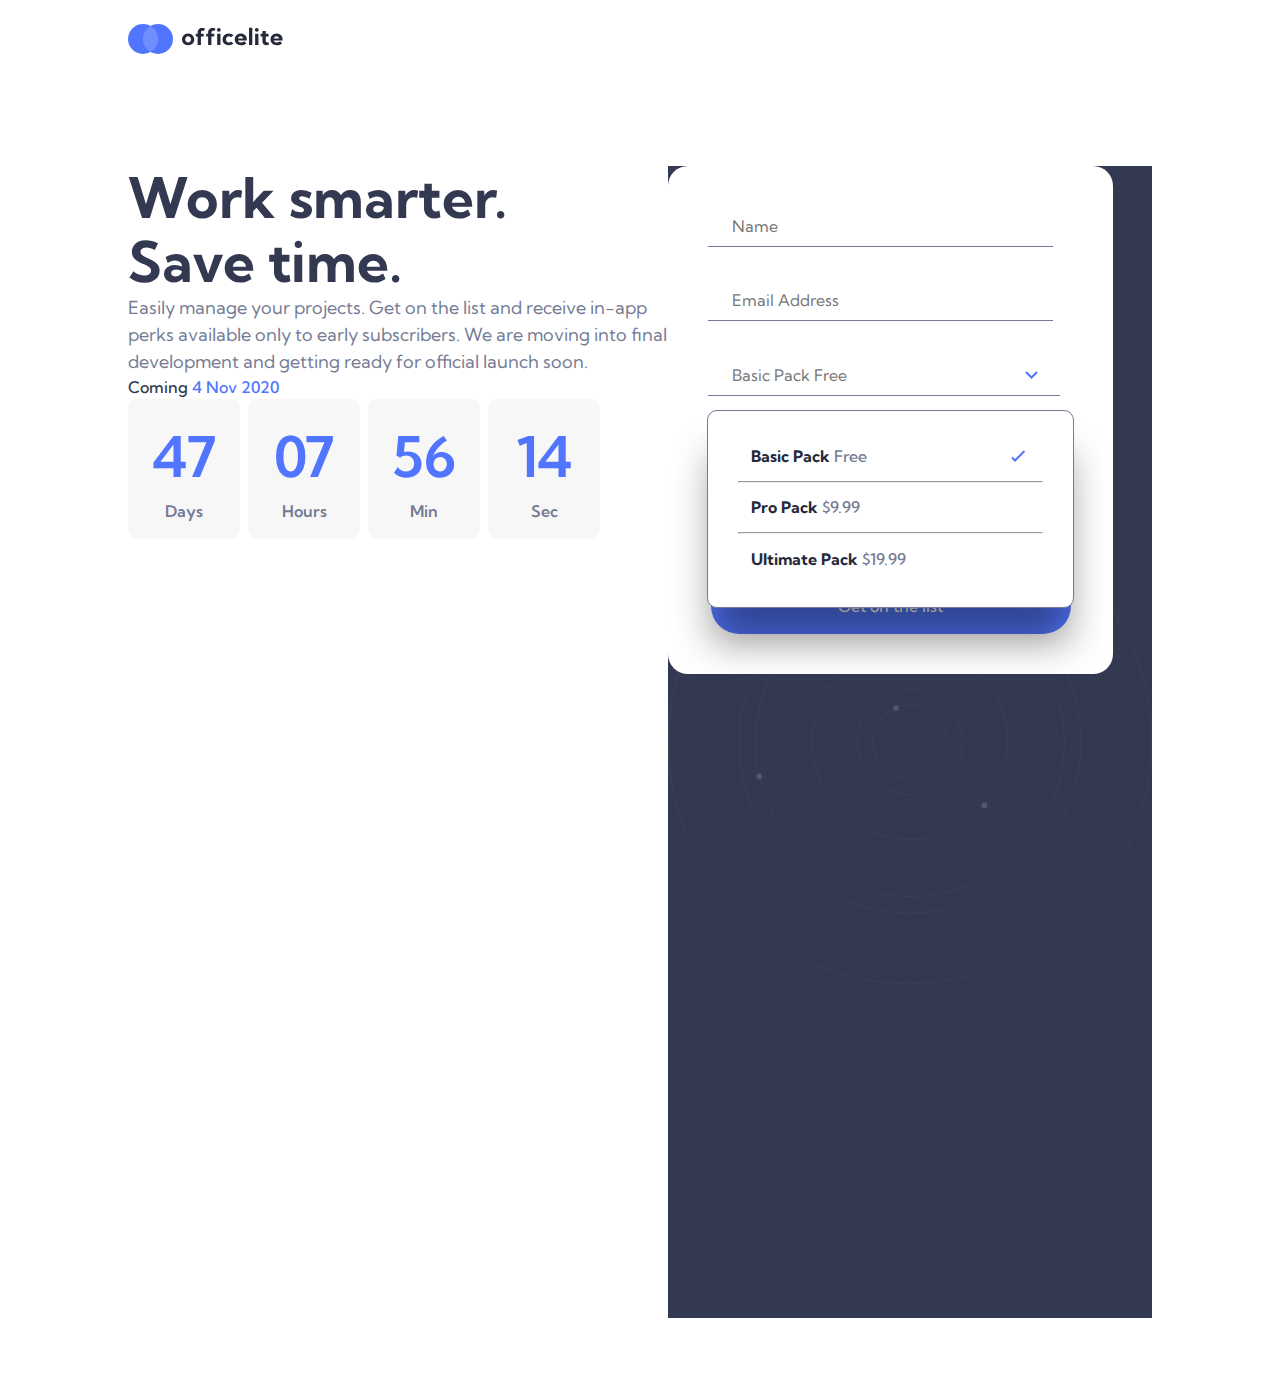
==== sign-up.html @ 129c050f "adjusting submenu width layout - tablet and mobile devices test -1" ====
<!DOCTYPE html>
<html lang="en">
<head>
  <meta charset="UTF-8">
  <meta name="viewport" content="width=device-width, initial-scale=1.0">
  <link rel="icon" type="image/png" sizes="32x32" href="./assets/favicon-32x32.png">
  <title>Frontend Mentor | Officelite coming soon site</title>
  <link rel="stylesheet" href="css/main.css">
  <link rel="preconnect" href="https://fonts.googleapis.com">
  <link rel="preconnect" href="https://fonts.gstatic.com" crossorigin>
  <link href="https://fonts.googleapis.com/css2?family=Kumbh+Sans:wght@100..900&display=swap" rel="stylesheet">
</head>
<body>
  <div class="container">
    <a href="index.html" class="logo">
      <img class="logo" src="assets/shared/logo.svg" alt="logo">
    </a>
    <div class="row">
      <div>
        <h1>Work smarter. Save time.</h1>
        <p>Easily manage your projects. Get on the list and receive in-app perks available only to
          early subscribers. We are moving into final development and getting ready for official launch soon.</p>

        <h4>Coming <span>4 Nov 2020</span></h4>
        <div class="counter-cards">
          <div class="counter">
            <h5 class="counter-number">47</h4>
              <span>Days</span>
          </div>
          <div class="counter">
            <h5 class="counter-number">07</h5>
            <span>Hours</span>
          </div>
          <div class="counter">
            <h5 class="counter-number">56</h5>
            <span>Min</span>
          </div>
          <div class="counter">
            <h5 class="counter-number">14</h5>
            <span>Sec</span>
          </div>
        </div>
      </div>
      <div>
        <form class="form-pack" id="form-pack" action="" method="">
          <div class="form-controls">
            <input class="input-field" id="name" type="name" placeholder="Name">
            <img class="icon-error" src="assets/sign-up/icon-cross.svg" alt="cross">
          </div>
          <div class="form-controls">
            <input class="input-field" id="email" type="email" placeholder="Email Address">
            <img class="icon-error" src="assets/sign-up/icon-cross.svg" alt="cross">
          </div>
          <div class="form-controls">
            <input class="input-field" id="basic-pack" type="text" placeholder="Basic Pack Free">
            <img class="arrow-down" id="arrow-down" src="assets/sign-up/icon-arrow-down.svg" alt="arrow-down">
          </div>
          <div class="input-field__submenu">
            <div class="submenu-control">
              <a href="#" style="color: #25293A; text-decoration: none;">Basic Pack <span
                  style="color: #747B95;">Free</span></a>
                  <img class="icon-check" id="icon-check" src="assets/sign-up/icon-check.svg" alt="icon-check">
            </div>
                <hr>
            <div class="submenu-control">
              <a href="#" style="color: #25293A; text-decoration: none;">Pro Pack <span
                  style="color: #747B95;">$9.99</span></a>
            </div>
                <hr>
            <div class="submenu-control">
              <a href="#" style="color: #25293A; text-decoration: none;">Ultimate Pack <span
                  style="color: #747B95;">$19.99</span></a>
            </div>

          </div>
          <div class="form-controls">
            <input class="input-field" id="phone-number" type="tel" placeholder="Phone Number">
            <img class="icon-error" src="assets/sign-up/icon-cross.svg" alt="cross">
          </div>
          <div class="form-controls">
            <input class="input-field" id="company" type="company" placeholder="Company">
            <img class="icon-error" src="assets/sign-up/icon-cross.svg" alt="cross">
          </div>
          <div class="form-controls">
            <button class="btn-large" type="submit">Get on the list</button>
          </div>
        </form>
      </div>
      <div class="side-pattern">
      </div>
    </div>
  </div>
  <script src="js/main.js" defer></script>
</body>
</html>
---- css/main.css ----
/* 1. Use a more-intuitive box-sizing model */
.solutions-container {
  background-image: url(../assets/home/bg-pattern-header.svg);
  background-size: cover;
  background-position: 34rem -47rem;
  background-repeat: no-repeat;
}
.solutions-container .solutions-row {
  display: flex;
  justify-content: space-around;
  align-items: center;
}
.solutions-container .solutions-row .logo {
  margin-bottom: 5rem;
}
.solutions-container .solutions-row .illustration-charts {
  position: relative;
  top: 6rem;
}
.solutions-container .solutions-row h1 {
  color: #333950;
  font-size: 3.5rem;
  font-weight: 700;
  width: 33.75rem;
}
.solutions-container .solutions-row p {
  color: #747B95;
  font-size: 1.125rem;
  width: 33.75rem;
}
.solutions-container .solutions-row .btn {
  padding: 0.7rem 2rem;
  text-decoration: none;
  border-radius: 3.125rem;
  font-size: 1rem;
  font-weight: 500;
}
.solutions-container .solutions-row .get-started-1 {
  top: 2rem;
  background-color: #5175FF;
  color: #ffffff;
  position: relative;
}
.solutions-container .solutions-row .get-started-1:hover {
  background-color: #829CFF;
}

.box-subscriptions {
  display: flex;
  justify-content: center;
  align-items: center;
  gap: 1.875rem;
  position: relative;
  top: 17rem;
}
.box-subscriptions .basic, .box-subscriptions .pro, .box-subscriptions .ultimate {
  width: 21.875rem;
  height: 31.75rem;
  padding: 2rem;
  border-radius: 1rem;
}
.box-subscriptions .basic p, .box-subscriptions .pro p, .box-subscriptions .ultimate p {
  font-size: 1.25rem;
  padding: 0.8rem 0;
}
.box-subscriptions .basic h2, .box-subscriptions .pro h2, .box-subscriptions .ultimate h2 {
  font-size: 3.5rem;
}
.box-subscriptions .basic, .box-subscriptions .ultimate {
  background-color: white;
}
.box-subscriptions .basic p, .box-subscriptions .basic h2, .box-subscriptions .ultimate p, .box-subscriptions .ultimate h2 {
  color: #333950;
  text-align: center;
}
.box-subscriptions .basic .btn-basic, .box-subscriptions .basic .btn-ultimate, .box-subscriptions .ultimate .btn-basic, .box-subscriptions .ultimate .btn-ultimate {
  background-color: #e4dcdc;
  color: #5175FF;
  text-decoration: none;
  padding: 0.7rem 2rem;
  border-radius: 3.125rem;
  font-size: 1rem;
  font-weight: 500;
  position: relative;
  top: 2rem;
  left: 20%;
}
.box-subscriptions .basic .btn-basic:hover, .box-subscriptions .basic .btn-ultimate:hover, .box-subscriptions .ultimate .btn-basic:hover, .box-subscriptions .ultimate .btn-ultimate:hover {
  background-color: #829CFF;
}
.box-subscriptions .pro {
  background-color: #5175FF;
  background-image: url(../assets/home/bg-pattern-pricing.svg);
  background-size: cover;
  background-repeat: no-repeat;
  background-position: center;
}
.box-subscriptions .pro p, .box-subscriptions .pro h2 {
  color: white;
  text-align: center;
}
.box-subscriptions .pro .btn-pro {
  background-color: #ffffff;
  color: #5175FF;
  text-decoration: none;
  padding: 0.7rem 2rem;
  border-radius: 3.125rem;
  font-size: 1rem;
  font-weight: 500;
  position: relative;
  top: 2rem;
  left: 20%;
}

@media (max-width: 64rem) {
  .solutions-container {
    background-position: 24rem -26rem;
  }
  .solutions-container .solutions-row .logo {
    margin-left: 2.5rem;
  }
  .solutions-container .solutions-row h1 {
    font-size: 2.5rem;
    margin-left: 2.5rem;
  }
  .solutions-container .solutions-row p {
    margin-left: 2.5rem;
    font-size: 1rem;
    width: 21.563rem;
  }
  .solutions-container .solutions-row .get-started-1 {
    left: 2.5rem;
  }
  .box-subscriptions {
    top: 25rem;
    flex-direction: column;
  }
  .box-subscriptions .sub-cards {
    width: 43.063rem;
  }
  .box-subscriptions .btn-ultimate {
    left: 60%;
  }
  .box-subscriptions .btn-pro {
    left: 60%;
  }
}
@media (max-width: 48rem) {
  .solutions-container {
    background-position: -8rem -11rem;
  }
  .solutions-container .solutions-row {
    flex-direction: column-reverse;
    justify-content: center;
    align-items: center;
  }
  .solutions-container .solutions-row .logo {
    position: relative;
    top: -10rem;
    left: 11rem;
  }
  .solutions-container .solutions-row .illustration-charts {
    width: 10.688rem;
  }
  .solutions-container .solutions-row h1 {
    font-size: 2.5rem;
    text-align: center;
  }
  .solutions-container .solutions-row p {
    font-size: 1rem;
    text-align: center;
    width: 20.438rem;
    position: relative;
    left: 6rem;
  }
  .solutions-container .solutions-row .get-started-1 {
    position: relative;
    left: 14rem;
  }
  .box-subscriptions .sub-cards {
    width: 20.438rem;
  }
}
footer {
  background-color: #25293A;
  background-image: url(../assets/home/bg-pattern-footer.svg);
  background-repeat: no-repeat;
  background-size: cover;
  background-position: -40rem center;
  height: 37.688rem;
}
footer .footer-container .footer-row {
  display: flex;
  justify-content: space-around;
  align-items: center;
  top: 21.5rem;
  position: relative;
}
footer .footer-container .footer-row h4 {
  color: #ffffff;
  font-size: 1rem;
  font-weight: 500;
}
footer .footer-container .footer-row span {
  color: #5175FF;
  font-size: 1rem;
  font-weight: 500;
}
footer .footer-container .footer-row .get-started-2 {
  background-color: #5175FF;
  color: #ffffff;
  padding: 1rem 2rem;
  border-radius: 3.125rem;
  font-size: 1rem;
  font-weight: 500;
  text-decoration: none;
}
footer .footer-container .footer-row .get-started-2:hover {
  background-color: #829CFF;
}
footer .footer-container .counter-cards {
  display: flex;
  justify-content: flex-end;
  align-items: center;
  gap: 0.5rem;
}
footer .footer-container .counter {
  background-color: #333950;
  padding: 1rem;
  border-radius: 0.625rem;
  text-align: center;
}
footer .footer-container .counter .counter-number {
  color: #ffffff;
  font-size: 3.5rem;
  font-weight: 600;
}
footer .footer-container .counter span {
  color: #747B95;
  font-size: 1rem;
  font-weight: 600;
}

@media (max-width: 1024px) {
  footer {
    height: 61.625rem;
    background-position: center center;
  }
  footer .footer-row {
    flex-direction: column;
    top: 76rem;
    position: relative;
  }
  footer .footer-row h4 {
    text-align: center;
    position: relative;
    font-size: 1rem;
    top: 11rem;
  }
  footer .footer-row .counter-cards {
    position: relative;
    top: 13rem;
  }
  footer .footer-row .get-started-2 {
    position: relative;
    top: 17rem;
    margin-top: 4rem;
  }
}
@media (max-width: 768px) {
  footer {
    height: 78rem;
    width: 375px;
  }
  footer .counter .counter-number {
    font-size: 2rem;
  }
}
.container .logo {
  margin-bottom: 3rem;
  margin-left: 8rem;
}
.container .row {
  display: flex;
  justify-content: space-between;
  padding: 4rem 8rem;
}
.container .row h1 {
  color: #333950;
  font-size: 3.5rem;
  line-height: 4rem;
  width: 33.75rem;
}
.container .row p {
  color: #747B95;
  font-size: 1.125rem;
  width: 33.75rem;
}
.container .row h4 {
  color: #333950;
  font-size: 1rem;
  font-weight: 500;
}
.container .row span {
  color: #5175FF;
  font-size: 1rem;
  font-weight: 500;
}
.container .row .form-pack {
  border-radius: 1.25rem;
  display: flex;
  flex-direction: column;
  justify-content: space-between;
  align-items: center;
  background-color: #ffffff;
  height: 31.75rem;
  width: 27.813rem;
  padding: 2.5rem;
  position: absolute;
}
.container .row .form-pack .input-field {
  border: none;
  border-bottom: 1px solid #747B95;
  width: 22.5rem;
}
.container .row .form-pack .input-field__submenu {
  background-color: #fff;
  border: 1px solid #747B95;
  box-shadow: 0px 39px 38px -6px rgba(8, 8, 8, 0.44);
  -webkit-box-shadow: 0px 39px 38px -6px rgba(8, 8, 8, 0.44);
  -moz-box-shadow: 0px 39px 38px -6px rgba(8, 8, 8, 0.44);
  height: 198px;
  width: 367px;
  padding: 20px 30px;
  margin: 20px 0;
  z-index: 4;
  font-weight: 700;
  border-radius: 10px;
  position: absolute;
  top: 14rem;
}
.container .row .form-pack .submenu-control {
  display: flex;
  align-items: center;
  padding: 0.8rem;
}
.container .row .form-pack .form-controls {
  display: flex;
  align-items: center;
}
.container .row .form-pack .icon-error {
  position: relative;
  left: -2rem;
  top: -0.1rem;
  visibility: hidden;
}
.container .row .form-pack .icon-check {
  position: relative;
  left: 9rem;
}
.container .row .form-pack .arrow-down {
  cursor: pointer;
  position: relative;
  left: -2.2rem;
}
.container .row .form-pack .input-field[type=name],
.container .row .form-pack .input-field[type=text],
.container .row .form-pack .input-field[type=email],
.container .row .form-pack .input-field[type=tel],
.container .row .form-pack .input-field[type=company] {
  color: #747B95;
  font-size: 1rem;
  padding: 0.5rem 1.5rem;
}
.container .row .form-pack .btn-large {
  background-color: #5175FF;
  border-radius: 3.125rem;
  border: none;
  color: #ffffff;
  cursor: pointer;
  font-size: 1rem;
  font-weight: 500;
  padding: 1rem 2rem;
  width: 22.5rem;
}
.container .row .side-pattern {
  background-image: url(../assets/sign-up/bg-pattern-side.svg);
  background-repeat: no-repeat;
  background-size: contain;
  background-position: center center;
  background-color: #333950;
  width: 43.25rem;
  height: 1152px;
}
.container .counter-cards {
  display: flex;
  gap: 0.5rem;
}
.container .counter {
  background-color: #f7f7f7;
  padding: 1rem;
  border-radius: 0.625rem;
  text-align: center;
  width: 7rem;
}
.container .counter .counter-number {
  color: #5175FF;
  font-size: 3.5rem;
  font-weight: 600;
  text-align: center;
  position: relative;
}
.container .counter span {
  color: #747B95;
  font-size: 1rem;
  font-weight: 600;
  text-align: center;
}

@media (max-width: 64rem) {
  .container .row {
    flex-direction: column;
    align-items: center;
    padding: 0;
  }
  .container .row h1 {
    text-align: center;
    font-size: 2.5rem;
  }
  .container .row p {
    font-size: 1rem;
    width: 35.75rem;
    text-align: center;
  }
  .container .row h4 {
    text-align: center;
    position: relative;
    top: 2rem;
  }
  .container .row .counter-cards {
    position: relative;
    top: 3rem;
  }
  .container .row .form-pack {
    position: relative;
    top: 14rem;
  }
  .container .row .side-pattern {
    height: 27.75rem;
    width: 100%;
  }
}
@media (max-width: 48rem) {
  .container .row {
    padding: 0;
    justify-content: center;
    align-items: center;
  }
  .container .row h1 {
    font-size: 2.5rem;
    width: 20.438rem;
  }
  .container .row p {
    width: 20.438rem;
  }
  .container .row .counter {
    width: 4.5rem;
  }
  .container .row .counter-number {
    font-size: 2rem;
  }
  .container .row .form-pack {
    width: 20.438rem;
  }
  .container .row .form-pack .arrow-down {
    left: 15.5rem;
  }
  .container .row .form-pack .input-field__submenu {
    width: 17.938rem;
  }
  .container .row .form-pack .icon-check {
    left: 5rem;
  }
  .container .row .form-pack .input-field {
    width: 17.438rem;
  }
  .container .row .form-pack .btn-large {
    width: 17.438rem;
  }
  .container .row .form-pack .side-pattern {
    height: 20rem;
    width: 20.438rem;
  }
}
*,
*::before,
*::after {
  box-sizing: border-box;
}

/* 2. Remove default margin */
* {
  margin: 0;
}

body {
  /* 3. Add accessible line-height */
  line-height: 1.5;
  /* 4. Improve text rendering */
  -webkit-font-smoothing: antialiased;
}

/* 5. Improve media defaults */
img,
picture,
video,
canvas,
svg {
  display: block;
  max-width: 100%;
}

/* 6. Inherit fonts for form controls */
input,
button,
textarea,
select {
  font: inherit;
}

/* 7. Avoid text overflows */
p,
h1,
h2,
h3,
h4,
h5,
h6 {
  overflow-wrap: break-word;
}

/* 8. Improve line wrapping */
p {
  text-wrap: pretty;
}

h1,
h2,
h3,
h4,
h5,
h6 {
  text-wrap: balance;
}

/*
  9. Create a root stacking context
*/
#root,
#__next {
  isolation: isolate;
}

body {
  font-family: "Kumbh Sans", sans-serif;
}
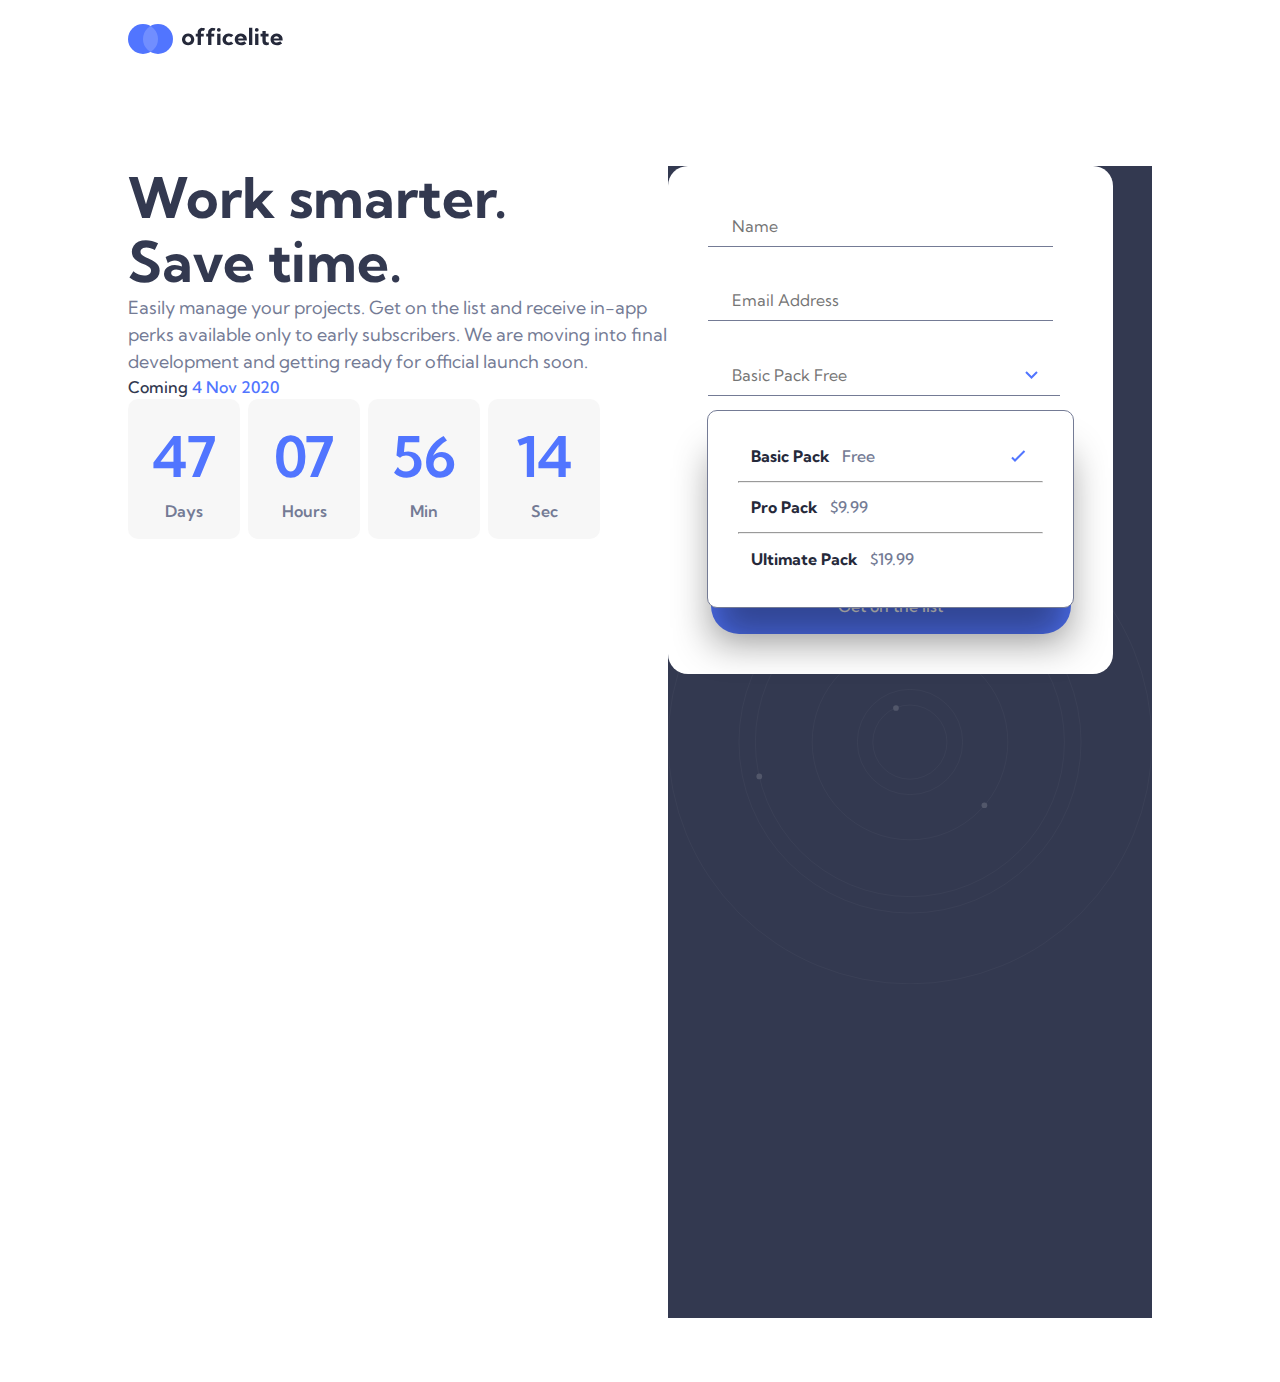
==== commit cdf4588c: "spacing span and button package element" ====
--- a/sign-up.html
+++ b/sign-up.html
@@ -57,19 +57,16 @@
           </div>
           <div class="input-field__submenu">
             <div class="submenu-control">
-              <a href="#" style="color: #25293A; text-decoration: none;">Basic Pack <span
-                  style="color: #747B95;">Free</span></a>
+              <a href="#">Basic Pack <span>Free</span></a>
                   <img class="icon-check" id="icon-check" src="assets/sign-up/icon-check.svg" alt="icon-check">
             </div>
                 <hr>
             <div class="submenu-control">
-              <a href="#" style="color: #25293A; text-decoration: none;">Pro Pack <span
-                  style="color: #747B95;">$9.99</span></a>
+              <a href="#">Pro Pack <span>$9.99</span></a>
             </div>
                 <hr>
             <div class="submenu-control">
-              <a href="#" style="color: #25293A; text-decoration: none;">Ultimate Pack <span
-                  style="color: #747B95;">$19.99</span></a>
+              <a href="#">Ultimate Pack <span>$19.99</span></a>
             </div>
 
           </div>
--- a/css/main.css
+++ b/css/main.css
@@ -344,6 +344,15 @@
   align-items: center;
   padding: 0.8rem;
 }
+.container .row .form-pack .submenu-control a {
+  color: #25293A;
+  text-decoration: none;
+}
+.container .row .form-pack .submenu-control span {
+  color: #747B95;
+  position: relative;
+  left: 0.5rem;
+}
 .container .row .form-pack .form-controls {
   display: flex;
   align-items: center;
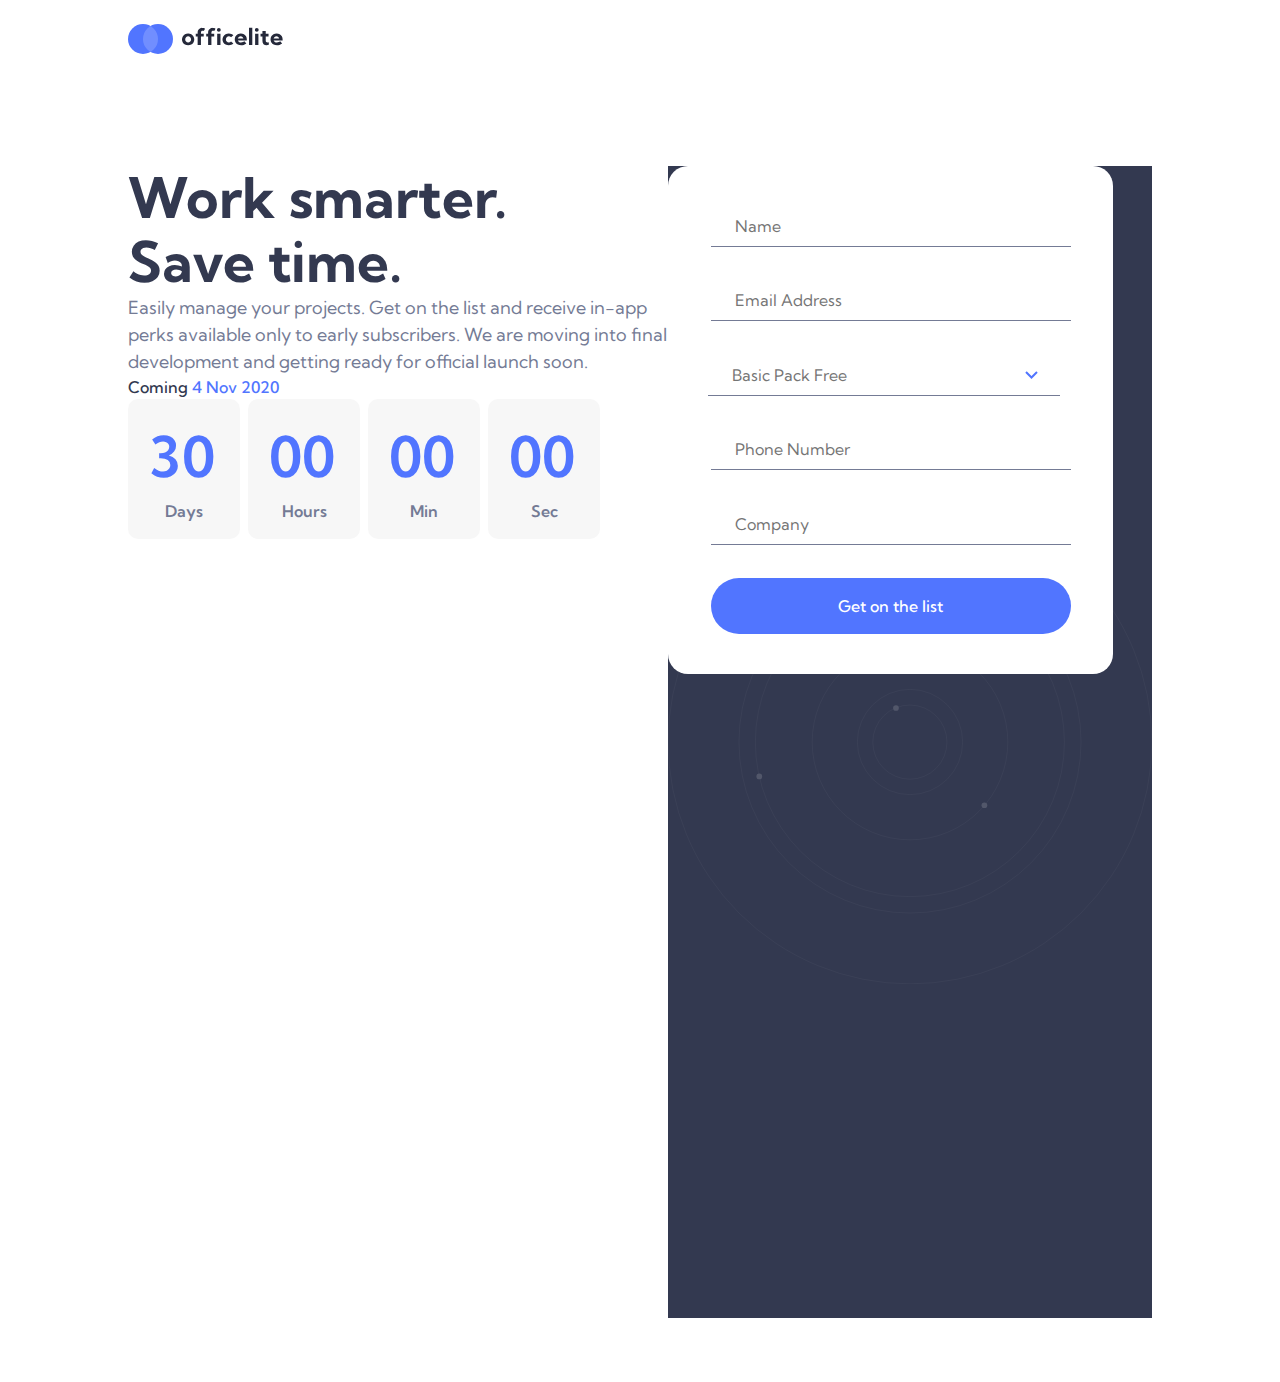
==== commit 265146a0: "timer counter added to scripting | form validation 90% completed" ====
--- a/sign-up.html
+++ b/sign-up.html
@@ -24,25 +24,25 @@
         <h4>Coming <span>4 Nov 2020</span></h4>
         <div class="counter-cards">
           <div class="counter">
-            <h5 class="counter-number">47</h4>
+            <p class="counter-number" id="counter-day">47</p>
               <span>Days</span>
           </div>
           <div class="counter">
-            <h5 class="counter-number">07</h5>
+            <p class="counter-number" id="counter-hour">07</p>
             <span>Hours</span>
           </div>
           <div class="counter">
-            <h5 class="counter-number">56</h5>
+            <p class="counter-number" id="counter-minute">56</p>
             <span>Min</span>
           </div>
           <div class="counter">
-            <h5 class="counter-number">14</h5>
+            <p class="counter-number" id="counter-second">14</p>
             <span>Sec</span>
           </div>
         </div>
       </div>
       <div>
-        <form class="form-pack" id="form-pack" action="" method="">
+        <form class="form-pack" id="form-pack" method="post">
           <div class="form-controls">
             <input class="input-field" id="name" type="name" placeholder="Name">
             <img class="icon-error" src="assets/sign-up/icon-cross.svg" alt="cross">
@@ -53,22 +53,23 @@
           </div>
           <div class="form-controls">
             <input class="input-field" id="basic-pack" type="text" placeholder="Basic Pack Free">
-            <img class="arrow-down" id="arrow-down" src="assets/sign-up/icon-arrow-down.svg" alt="arrow-down">
+            <img class="arrow-down" id="icon-arrow" src="assets/sign-up/icon-arrow-down.svg" alt="arrow-down">
           </div>
-          <div class="input-field__submenu">
+        
+          <div class="input-field__submenu" id="submenu">
             <div class="submenu-control">
               <a href="#">Basic Pack <span>Free</span></a>
-                  <img class="icon-check" id="icon-check" src="assets/sign-up/icon-check.svg" alt="icon-check">
+              <img class="icon-check" id="icon-check" src="assets/sign-up/icon-check.svg" alt="icon-check">
             </div>
-                <hr>
+            <hr>
             <div class="submenu-control">
               <a href="#">Pro Pack <span>$9.99</span></a>
             </div>
-                <hr>
+            <hr>
             <div class="submenu-control">
               <a href="#">Ultimate Pack <span>$19.99</span></a>
             </div>
-
+        
           </div>
           <div class="form-controls">
             <input class="input-field" id="phone-number" type="tel" placeholder="Phone Number">
@@ -78,9 +79,7 @@
             <input class="input-field" id="company" type="company" placeholder="Company">
             <img class="icon-error" src="assets/sign-up/icon-cross.svg" alt="cross">
           </div>
-          <div class="form-controls">
-            <button class="btn-large" type="submit">Get on the list</button>
-          </div>
+          <button class="btn-large" id="list-submission" type="submit">Get on the list</button>
         </form>
       </div>
       <div class="side-pattern">
--- a/css/main.css
+++ b/css/main.css
@@ -138,11 +138,8 @@
   .box-subscriptions .sub-cards {
     width: 43.063rem;
   }
-  .box-subscriptions .btn-ultimate {
-    left: 60%;
-  }
-  .box-subscriptions .btn-pro {
-    left: 60%;
+  .box-subscriptions .sub-cards .btn-ultimate, .box-subscriptions .sub-cards .btn-pro, .box-subscriptions .sub-cards .btn-basic {
+    left: 39%;
   }
 }
 @media (max-width: 48rem) {
@@ -338,6 +335,7 @@
   border-radius: 10px;
   position: absolute;
   top: 14rem;
+  visibility: hidden;
 }
 .container .row .form-pack .submenu-control {
   display: flex;
@@ -361,7 +359,7 @@
   position: relative;
   left: -2rem;
   top: -0.1rem;
-  visibility: hidden;
+  display: none;
 }
 .container .row .form-pack .icon-check {
   position: relative;
@@ -418,6 +416,7 @@
   font-weight: 600;
   text-align: center;
   position: relative;
+  left: -14.5rem;
 }
 .container .counter span {
   color: #747B95;
@@ -482,7 +481,7 @@
     width: 20.438rem;
   }
   .container .row .form-pack .arrow-down {
-    left: 15.5rem;
+    left: -2rem;
   }
   .container .row .form-pack .input-field__submenu {
     width: 17.938rem;
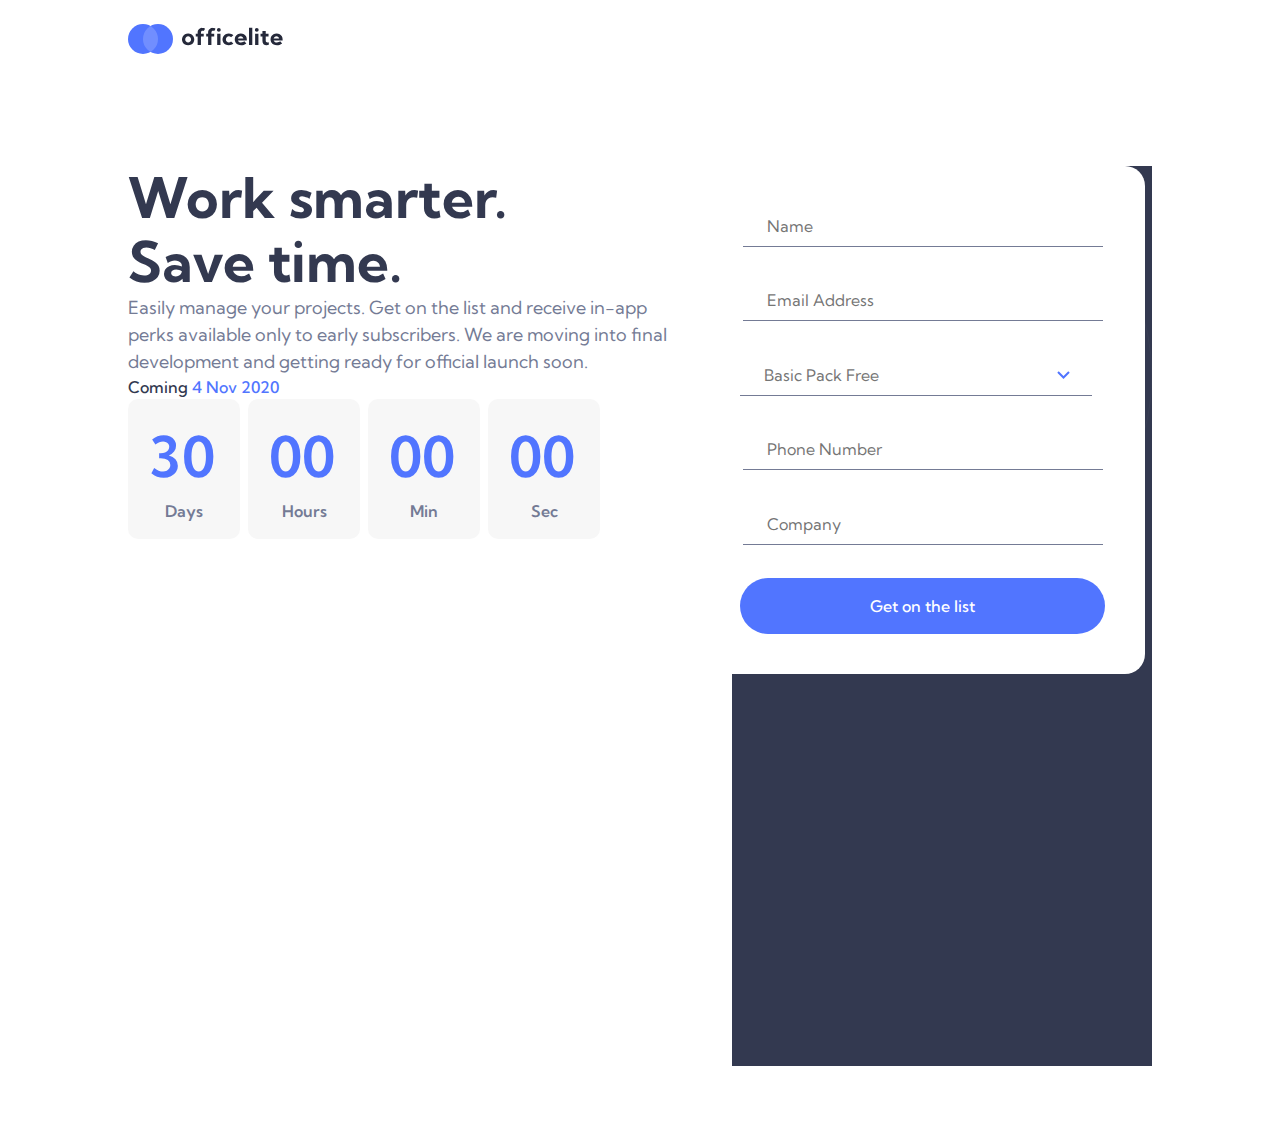
==== commit 023d6830: "removing fixed width test for mobile" ====
--- a/sign-up.html
+++ b/sign-up.html
@@ -44,45 +44,44 @@
       <div>
         <form class="form-pack" id="form-pack" method="post">
           <div class="form-controls">
-            <input class="input-field" id="name" type="name" placeholder="Name">
+            <input class="input-field error" id="name" type="name" placeholder="Name" aria-describedby="name-error">
             <img class="icon-error" src="assets/sign-up/icon-cross.svg" alt="cross">
           </div>
           <div class="form-controls">
-            <input class="input-field" id="email" type="email" placeholder="Email Address">
+            <input class="input-field error" id="email" type="email" placeholder="Email Address">
+            <img class="icon-error" src="assets/sign-up/icon-cross.svg" alt="cross">
+          </div>
+          <div class="form-controls dropwdown">
+            <input class="input-field" id="basic-pack" type="text" placeholder="Basic Pack Free" readonly>
+            <img class="arrow-down" id="icon-arrow" src="assets/sign-up/icon-arrow-down.svg" alt="arrow-down">
+            <div class="input-field__submenu" id="submenu">
+              <div class="submenu-control" data-package="Basic Pack Free">
+                <a href="#">Basic Pack <span>Free</span></a>
+                <img class="icon-check" id="icon-check" src="assets/sign-up/icon-check.svg" alt="icon-check">
+              </div>
+              <hr>
+              <div class="submenu-control" data-package="Pro Pack $9.99">
+                <a href="#">Pro Pack <span>$9.99</span></a>
+              </div>
+              <hr>
+              <div class="submenu-control" data-package="Ultimate Pack $19.99">
+                <a href="#">Ultimate Pack <span>$19.99</span></a>
+              </div>
+          </div>
+          </div>
+          <div class="form-controls">
+            <input class="input-field error" id="phone-number" type="tel" placeholder="Phone Number">
             <img class="icon-error" src="assets/sign-up/icon-cross.svg" alt="cross">
           </div>
           <div class="form-controls">
-            <input class="input-field" id="basic-pack" type="text" placeholder="Basic Pack Free">
-            <img class="arrow-down" id="icon-arrow" src="assets/sign-up/icon-arrow-down.svg" alt="arrow-down">
-          </div>
-        
-          <div class="input-field__submenu" id="submenu">
-            <div class="submenu-control">
-              <a href="#">Basic Pack <span>Free</span></a>
-              <img class="icon-check" id="icon-check" src="assets/sign-up/icon-check.svg" alt="icon-check">
-            </div>
-            <hr>
-            <div class="submenu-control">
-              <a href="#">Pro Pack <span>$9.99</span></a>
-            </div>
-            <hr>
-            <div class="submenu-control">
-              <a href="#">Ultimate Pack <span>$19.99</span></a>
-            </div>
-        
-          </div>
-          <div class="form-controls">
-            <input class="input-field" id="phone-number" type="tel" placeholder="Phone Number">
-            <img class="icon-error" src="assets/sign-up/icon-cross.svg" alt="cross">
-          </div>
-          <div class="form-controls">
-            <input class="input-field" id="company" type="company" placeholder="Company">
+            <input class="input-field error" id="company" type="company" placeholder="Company">
             <img class="icon-error" src="assets/sign-up/icon-cross.svg" alt="cross">
           </div>
           <button class="btn-large" id="list-submission" type="submit">Get on the list</button>
         </form>
       </div>
       <div class="side-pattern">
+        <img src="assets/sign-up/bg-pattern-side.svg" alt="bg pattern deisgnimage">
       </div>
     </div>
   </div>
--- a/css/main.css
+++ b/css/main.css
@@ -54,8 +54,6 @@
   top: 17rem;
 }
 .box-subscriptions .basic, .box-subscriptions .pro, .box-subscriptions .ultimate {
-  width: 21.875rem;
-  height: 31.75rem;
   padding: 2rem;
   border-radius: 1rem;
 }
@@ -82,11 +80,11 @@
   font-size: 1rem;
   font-weight: 500;
   position: relative;
-  top: 2rem;
+  top: 0.5rem;
   left: 20%;
 }
 .box-subscriptions .basic .btn-basic:hover, .box-subscriptions .basic .btn-ultimate:hover, .box-subscriptions .ultimate .btn-basic:hover, .box-subscriptions .ultimate .btn-ultimate:hover {
-  background-color: #829CFF;
+  background-color: #e3e4e4;
 }
 .box-subscriptions .pro {
   background-color: #5175FF;
@@ -108,7 +106,7 @@
   font-size: 1rem;
   font-weight: 500;
   position: relative;
-  top: 2rem;
+  top: 0.5rem;
   left: 20%;
 }
 
@@ -139,7 +137,7 @@
     width: 43.063rem;
   }
   .box-subscriptions .sub-cards .btn-ultimate, .box-subscriptions .sub-cards .btn-pro, .box-subscriptions .sub-cards .btn-basic {
-    left: 39%;
+    left: 20%;
   }
 }
 @media (max-width: 48rem) {
@@ -175,7 +173,7 @@
     left: 14rem;
   }
   .box-subscriptions .sub-cards {
-    width: 20.438rem;
+    max-width: 20.438rem;
   }
 }
 footer {
@@ -229,7 +227,7 @@
 }
 footer .footer-container .counter .counter-number {
   color: #ffffff;
-  font-size: 3.5rem;
+  font-size: 2.5rem;
   font-weight: 600;
 }
 footer .footer-container .counter span {
@@ -269,9 +267,15 @@
     height: 78rem;
     width: 375px;
   }
+  footer .counter {
+    padding: 0;
+  }
   footer .counter .counter-number {
     font-size: 2rem;
   }
+}
+.container {
+  height: 100vh;
 }
 .container .logo {
   margin-bottom: 3rem;
@@ -335,7 +339,11 @@
   border-radius: 10px;
   position: absolute;
   top: 14rem;
-  visibility: hidden;
+  display: none;
+}
+.container .row .form-pack .dropdown {
+  position: relative;
+  cursor: pointer;
 }
 .container .row .form-pack .submenu-control {
   display: flex;
@@ -379,6 +387,9 @@
   font-size: 1rem;
   padding: 0.5rem 1.5rem;
 }
+.container .row .form-pack .input-field.error-placeholder::placeholder {
+  color: #F05B5B;
+}
 .container .row .form-pack .btn-large {
   background-color: #5175FF;
   border-radius: 3.125rem;
@@ -388,16 +399,16 @@
   font-size: 1rem;
   font-weight: 500;
   padding: 1rem 2rem;
-  width: 22.5rem;
+  width: 100%;
+}
+.container .row .form-pack .btn-large:hover {
+  background-color: #829CFF;
 }
 .container .row .side-pattern {
-  background-image: url(../assets/sign-up/bg-pattern-side.svg);
-  background-repeat: no-repeat;
-  background-size: contain;
-  background-position: center center;
   background-color: #333950;
-  width: 43.25rem;
-  height: 1152px;
+  max-width: 100%;
+  width: 26.25rem;
+  height: 100vh;
 }
 .container .counter-cards {
   display: flex;
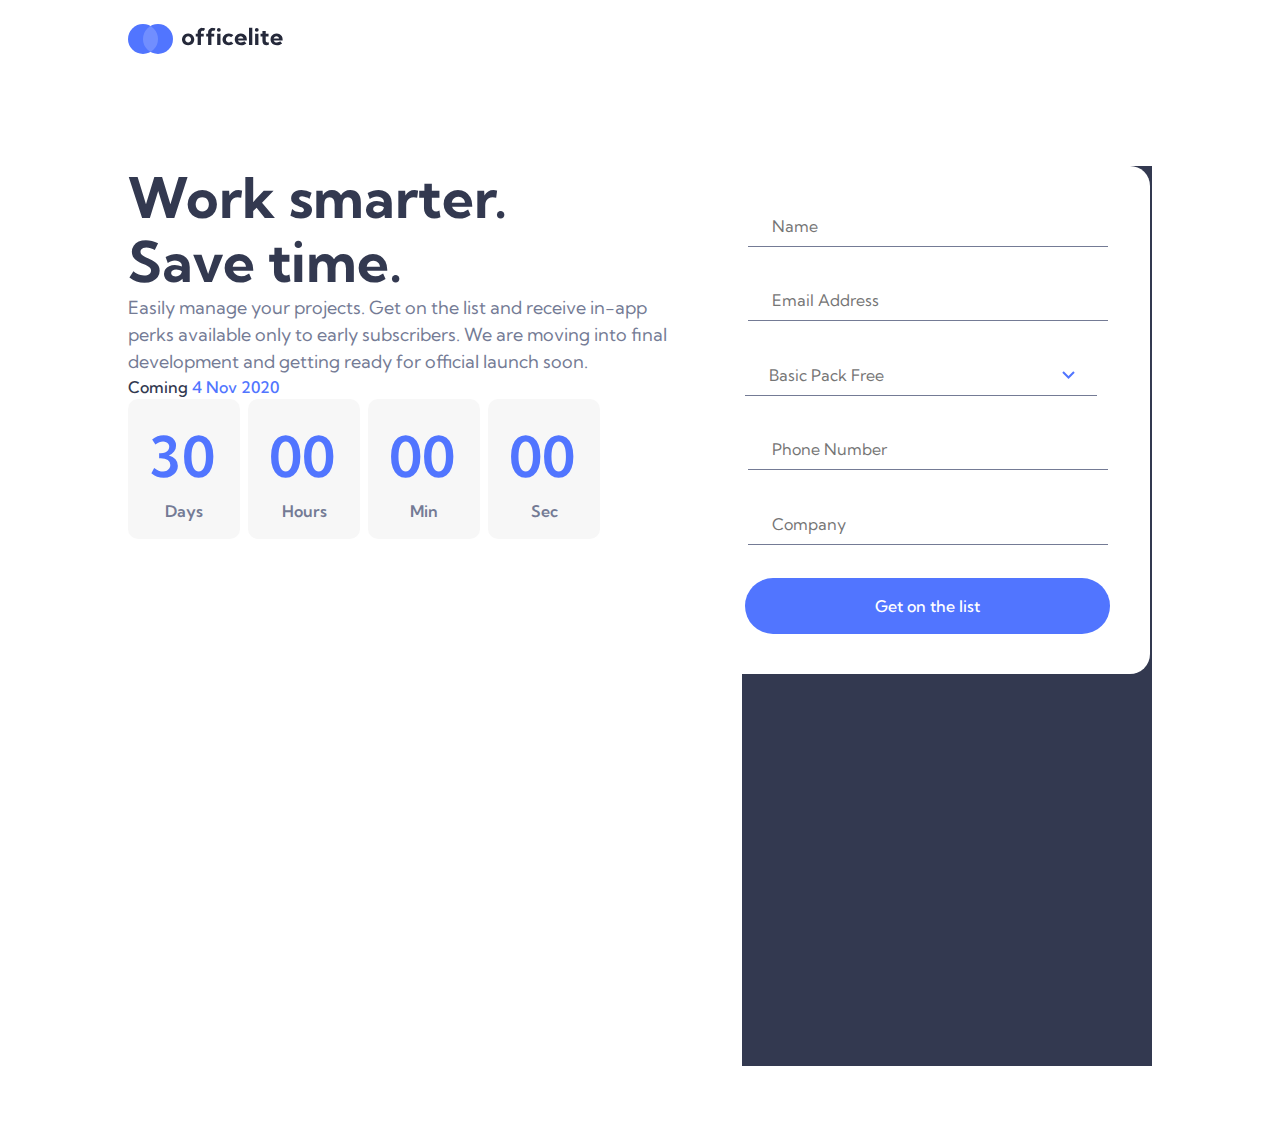
==== commit 3f60ad73: "adding max-width to illustration chart" ====
--- a/sign-up.html
+++ b/sign-up.html
@@ -81,7 +81,7 @@
         </form>
       </div>
       <div class="side-pattern">
-        <img src="assets/sign-up/bg-pattern-side.svg" alt="bg pattern deisgnimage">
+        <img src="assets/sign-up/bg-pattern-side.svg" alt="bg pattern deisgn image">
       </div>
     </div>
   </div>
--- a/css/main.css
+++ b/css/main.css
@@ -15,6 +15,7 @@
 }
 .solutions-container .solutions-row .illustration-charts {
   position: relative;
+  max-width: 100%;
   top: 6rem;
 }
 .solutions-container .solutions-row h1 {
@@ -153,9 +154,6 @@
     position: relative;
     top: -10rem;
     left: 11rem;
-  }
-  .solutions-container .solutions-row .illustration-charts {
-    width: 10.688rem;
   }
   .solutions-container .solutions-row h1 {
     font-size: 2.5rem;
@@ -407,7 +405,7 @@
 .container .row .side-pattern {
   background-color: #333950;
   max-width: 100%;
-  width: 26.25rem;
+  width: 40%;
   height: 100vh;
 }
 .container .counter-cards {
